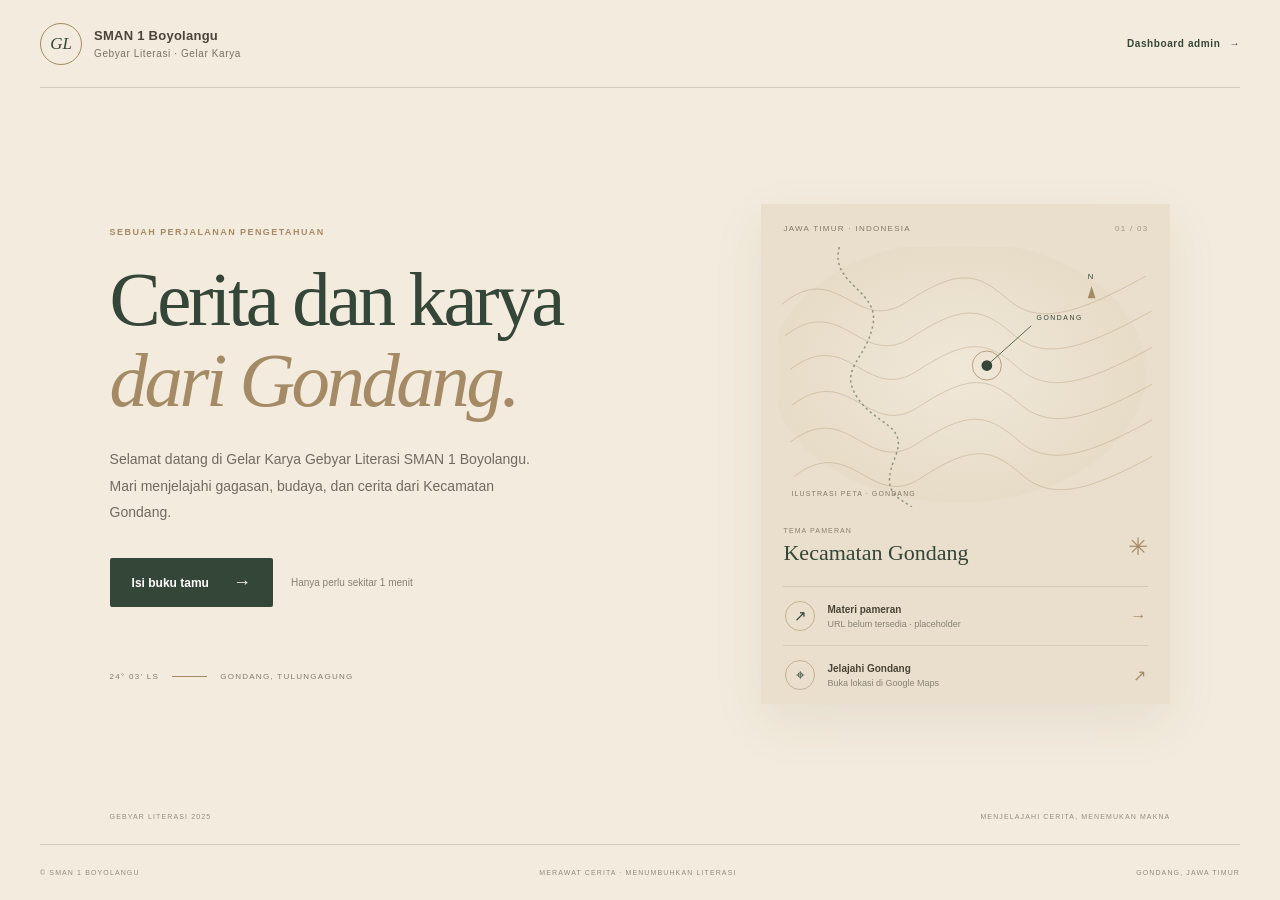
==== index.html @ 732608fb "Siapkan situs Gebyar Literasi" ====
<!doctype html>
<html lang="id">
  <head>
    <meta charset="utf-8" />
    <meta name="viewport" content="width=device-width, initial-scale=1" />
    <meta name="description" content="Buku tamu digital Gebyar Literasi – Gelar Karya SMAN 1 Boyolangu" />
    <meta name="theme-color" content="#f3ebdd" />
    <title>Buku Tamu — Gebyar Literasi</title>
    <link rel="stylesheet" href="assets/css/base.css" />
  </head>
  <body>
    <main id="app" class="app-shell">
      <header class="site-header">
        <a class="brand" href="#home" aria-label="Beranda Gebyar Literasi">
          <span class="brand-mark" aria-hidden="true">GL</span>
          <span><strong>SMAN 1 Boyolangu</strong><small>Gebyar Literasi · Gelar Karya</small></span>
        </a>
        <a class="edition admin-entry" href="admin.html">Dashboard admin <span aria-hidden="true">→</span></a>
      </header>

      <section class="view welcome-view" data-view="home" aria-labelledby="hero-title">
        <div class="hero-copy">
          <p class="eyebrow">SEBUAH PERJALANAN PENGETAHUAN</p>
          <h1 id="hero-title">Cerita dan karya<br /><em>dari Gondang.</em></h1>
          <p class="hero-description">Selamat datang di Gelar Karya Gebyar Literasi SMAN 1 Boyolangu. Mari menjelajahi gagasan, budaya, dan cerita dari Kecamatan Gondang.</p>
          <div class="hero-actions">
            <button class="button button-primary" data-go="register">Isi buku tamu <span aria-hidden="true">→</span></button>
            <span class="action-note">Hanya perlu sekitar 1 menit</span>
          </div>
          <div class="event-meta"><span>24° 03′ LS</span><span class="meta-rule"></span><span>GONDANG, TULUNGAGUNG</span></div>
        </div>
        <aside class="atlas-card" aria-label="Informasi acara">
          <div class="atlas-top"><span>JAWA TIMUR · INDONESIA</span><span class="atlas-index">01 / 03</span></div>
          <div class="map-art" aria-hidden="true">
            <svg viewBox="0 0 440 340" role="img" aria-label="Ilustrasi kontur peta">
              <path class="contour" d="M-20 75C53 14 76 116 143 72s92-39 132-4 89 21 181-30M-16 116c76-58 99 46 166 2s92-39 132-4 89 21 181-30M-9 160c76-58 99 46 166 2s92-39 132-4 89 21 181-30M-7 207c76-58 99 46 166 2s92-39 132-4 89 21 181-30M-9 255c76-58 99 46 166 2s92-39 132-4 89 21 181-30M-4 300c76-58 99 46 166 2s92-39 132-4 89 21 181-30" />
              <path class="river" d="M55 0c-13 49 53 56 44 102s-45 56-21 94 68 35 50 79 0 51 22 65" />
              <circle class="map-dot" cx="248" cy="155" r="7"/><circle class="map-ring" cx="248" cy="155" r="19"/>
              <path class="map-line" d="M248 155l58-52"/><text x="313" y="96">GONDANG</text>
              <text class="north" x="380" y="42">N</text><path class="north-arrow" d="M385 51l-5 16h10z"/>
            </svg>
            <span class="map-caption">ILUSTRASI PETA · GONDANG</span>
          </div>
          <div class="atlas-footer"><div><small>TEMA PAMERAN</small><strong>Kecamatan Gondang</strong></div><span class="atlas-seal">✳</span></div>
          <div class="resource-links">
            <a href="#materi" data-placeholder><span class="resource-icon">↗</span><span><strong>Materi pameran</strong><small>URL belum tersedia · placeholder</small></span><span class="link-arrow">→</span></a>
            <a href="https://www.google.com/maps/search/?api=1&amp;query=Kecamatan+Gondang+Tulungagung" target="_blank" rel="noreferrer"><span class="resource-icon">⌖</span><span><strong>Jelajahi Gondang</strong><small>Buka lokasi di Google Maps</small></span><span class="link-arrow">↗</span></a>
          </div>
        </aside>
        <div class="hero-footnote"><span>GEBYAR LITERASI 2025</span><span>MENJELAJAHI CERITA, MENEMUKAN MAKNA</span></div>
      </section>

      <section class="view form-view" data-view="register" hidden aria-labelledby="form-title">
        <button class="back-link" data-go="home">← <span>Kembali ke halaman awal</span></button>
        <div class="form-heading"><p class="eyebrow">GEBYAR LITERASI · GELAR KARYA</p><h1 id="form-title">Tinggalkan jejak<br /><em>kunjungan Anda.</em></h1><p>Silakan isi data berikut untuk melengkapi buku tamu kami.</p></div>
        <form class="guest-form" id="guest-form" novalidate>
          <div class="form-grid">
            <label class="field field-wide">Nama lengkap <span class="required">*</span><input name="name" autocomplete="name" placeholder="Contoh: Alya Putri" required /><small class="field-error" aria-live="polite"></small></label>
            <label class="field">Jabatan / Kelas <span class="required">*</span><input name="position" placeholder="Contoh: Guru / XI-2" required /><small class="field-error" aria-live="polite"></small></label>
            <label class="field">NIS <span class="optional">(opsional)</span><input name="nis" inputmode="numeric" placeholder="Khusus peserta didik" /><small class="field-hint">Boleh dikosongkan oleh pengunjung non-siswa.</small></label>
          </div>
          <div class="signature-block"><div class="signature-heading"><div><label for="signature-canvas">Tanda tangan <span class="required">*</span></label><p>Bubuhkan tanda tangan di area terang ini.</p></div><button class="button button-text" type="button" id="clear-signature">Hapus tanda tangan</button></div><div class="signature-wrap"><canvas id="signature-canvas" aria-label="Area tanda tangan. Gunakan mouse, touchpad, atau layar sentuh."></canvas><span class="signature-placeholder" id="signature-placeholder">Tanda tangan di sini</span></div><small class="field-error" id="signature-error" aria-live="polite"></small></div>
          <div class="form-submit"><span>Data Anda hanya digunakan untuk keperluan acara.</span><button class="button button-primary" type="submit">Kirim buku tamu <span aria-hidden="true">→</span></button></div>
          <p class="demo-note form-status" id="form-status" role="status" aria-live="polite"></p>
        </form>
      </section>

      <section class="view success-view" data-view="success" hidden aria-labelledby="success-title"><div class="success-emblem" aria-hidden="true">✓</div><p class="eyebrow">KUNJUNGAN TERCATAT</p><h1 id="success-title">Terima kasih telah<br /><em>menjadi bagian cerita.</em></h1><p class="success-copy">Kehadiran Anda membuat perayaan literasi ini semakin bermakna.</p><button class="button button-primary" data-go="home">Kembali ke halaman awal <span aria-hidden="true">→</span></button></section>

      <footer class="site-footer"><span>© SMAN 1 BOYOLANGU</span><span>MERAWAT CERITA · MENUMBUHKAN LITERASI</span><span>GONDANG, JAWA TIMUR</span></footer>
    </main>
    <script type="module" src="assets/js/app.js"></script>
  </body>
</html>
---- assets/css/base.css ----
:root{--color-parchment-cream:#f3ebdd;--color-forest-green:#344638;--color-antique-brown:#a58b65;--color-vintage-beige:#d8c9aa;--color-olive-green:#727d60;--color-dark-ink:#4b4438;--font-heading:Georgia,'Times New Roman',serif;--font-body:Arial,Helvetica,sans-serif;--space-1:.5rem;--space-2:1rem;--space-3:1.5rem;--space-4:2rem;--space-5:3rem;--line:rgba(75,68,56,.18)}
*{box-sizing:border-box}html{scroll-behavior:smooth}body{min-width:320px;min-height:100vh;margin:0;background:var(--color-parchment-cream);color:var(--color-dark-ink);font-family:var(--font-body);-webkit-font-smoothing:antialiased}.app-shell{width:min(100% - 5rem,82rem);min-height:100vh;margin:auto;display:flex;flex-direction:column}.site-header{height:88px;display:flex;align-items:center;justify-content:space-between;border-bottom:1px solid var(--line)}.brand{display:flex;align-items:center;gap:12px;color:inherit;text-decoration:none}.brand-mark{display:grid;place-items:center;width:42px;height:42px;border:1px solid var(--color-antique-brown);border-radius:50%;color:var(--color-forest-green);font:italic 17px var(--font-heading)}.brand strong,.brand small{display:block}.brand strong{font:600 13px var(--font-body);letter-spacing:.02em}.brand small{margin-top:5px;color:#797366;font-size:10px;letter-spacing:.06em}.edition,.eyebrow,.event-meta,.hero-footnote,.atlas-top,.atlas-footer small,.map-caption,.site-footer{font-size:9px;letter-spacing:.16em}.edition{display:flex;align-items:center;gap:9px;color:#6d6b5e}.edition i{width:7px;height:7px;background:var(--color-olive-green);border-radius:50%;box-shadow:0 0 0 4px rgba(114,125,96,.12)}.view{flex:1}.welcome-view{min-height:650px;display:grid;grid-template-columns:1.05fr .8fr;align-items:center;gap:clamp(3rem,9vw,9rem);position:relative;padding:4.5rem 5.8% 6rem}.hero-copy{max-width:590px}.eyebrow{margin:0 0 23px;color:var(--color-antique-brown);font-weight:700}.hero-copy h1,.form-heading h1,.success-view h1{margin:0;color:var(--color-forest-green);font:400 clamp(3.25rem,6vw,5.4rem)/1.05 var(--font-heading);letter-spacing:-.045em}.hero-copy h1 em,.form-heading h1 em,.success-view h1 em{color:var(--color-antique-brown);font-weight:400}.hero-description{max-width:430px;margin:25px 0 32px;color:#706b60;font-size:14px;line-height:1.9}.hero-actions{display:flex;align-items:center;gap:18px}.button{min-height:49px;padding:0 22px;border:0;border-radius:2px;font:600 12px var(--font-body);cursor:pointer;transition:background .18s,transform .18s}.button:hover{transform:translateY(-1px)}.button:focus-visible,a:focus-visible,input:focus-visible{outline:3px solid var(--color-antique-brown);outline-offset:3px}.button-primary{display:inline-flex;align-items:center;justify-content:center;gap:24px;background:var(--color-forest-green);color:#fff}.button-primary:hover{background:#26382b}.button-primary span{font-size:18px;font-weight:400}.action-note{color:#898274;font-size:10px}.event-meta{display:flex;align-items:center;gap:13px;margin-top:65px;color:#827b6f;font-size:8px}.meta-rule{width:35px;height:1px;background:var(--color-antique-brown)}.atlas-card{position:relative;background:#e9dfcc;padding:20px 22px 0;box-shadow:0 18px 50px rgba(71,60,42,.08)}.atlas-top{display:flex;justify-content:space-between;color:#817967;font-size:8px}.atlas-index{color:#a09784}.map-art{position:relative;height:260px;margin:14px -4px 4px;overflow:hidden;background:radial-gradient(ellipse at 48% 48%,rgba(243,235,221,.7),rgba(216,201,170,.14) 68%,transparent 69%)}.map-art svg{width:100%;height:100%}.contour{fill:none;stroke:#a58b65;stroke-width:1;opacity:.44}.river{fill:none;stroke:#727d60;stroke-width:2;stroke-dasharray:3 4;opacity:.75}.map-dot{fill:var(--color-forest-green)}.map-ring{fill:none;stroke:var(--color-antique-brown);stroke-width:1}.map-line{stroke:var(--color-forest-green);stroke-width:1}.map-art text{fill:var(--color-forest-green);font:9px Arial,sans-serif;letter-spacing:2px}.map-art .north{font-size:10px}.map-art .north-arrow{fill:var(--color-antique-brown)}.map-caption{position:absolute;bottom:10px;left:12px;color:#837967;font-size:7px}.atlas-footer{display:flex;justify-content:space-between;align-items:center;padding:16px 0 20px;border-bottom:1px solid rgba(75,68,56,.15)}.atlas-footer small,.atlas-footer strong{display:block}.atlas-footer small{color:#89806e;font-size:7px}.atlas-footer strong{margin-top:6px;color:var(--color-forest-green);font:22px var(--font-heading)}.atlas-seal{color:var(--color-antique-brown);font-size:24px}.resource-links a{display:flex;align-items:center;gap:12px;padding:14px 2px;border-bottom:1px solid rgba(75,68,56,.12);color:inherit;text-decoration:none}.resource-links a:last-child{border:0}.resource-icon{display:grid;place-items:center;width:30px;height:30px;border:1px solid rgba(165,139,101,.55);border-radius:50%;color:var(--color-forest-green);font-size:15px}.resource-links strong,.resource-links small{display:block}.resource-links strong{font-size:10px}.resource-links small{margin-top:4px;color:#898274;font-size:9px}.link-arrow{margin-left:auto;color:var(--color-antique-brown)}.hero-footnote{position:absolute;bottom:24px;left:5.8%;right:5.8%;display:flex;justify-content:space-between;color:#968e7d;font-size:7px}.site-footer{min-height:56px;display:flex;align-items:center;justify-content:space-between;border-top:1px solid var(--line);color:#938b7a;font-size:7px}.form-view{max-width:790px;width:100%;margin:0 auto;padding:34px 0 56px}.back-link{display:flex;align-items:center;gap:10px;padding:0;border:0;background:none;color:var(--color-forest-green);font:12px var(--font-body);cursor:pointer}.form-heading{text-align:center;margin:42px 0 30px}.form-heading .eyebrow{margin-bottom:14px}.form-heading h1,.success-view h1{font-size:clamp(2.7rem,5vw,4rem)}.form-heading>p:last-child{margin:14px 0 0;color:#777064;font-size:13px}.guest-form{padding:30px 36px;background:rgba(255,255,255,.36);border:1px solid rgba(165,139,101,.23);box-shadow:0 12px 35px rgba(71,60,42,.04)}.form-grid{display:grid;grid-template-columns:1fr 1fr;gap:18px 22px}.field{display:block;color:var(--color-dark-ink);font-size:11px;font-weight:600}.field-wide{grid-column:1/-1}.required{color:#9a6046}.optional{color:#948b7b;font-size:10px;font-weight:400}.field input{display:block;width:100%;height:43px;margin-top:8px;padding:0 12px;border:1px solid rgba(75,68,56,.22);border-radius:2px;background:#fbf8f1;color:var(--color-dark-ink);font:12px var(--font-body)}.field input::placeholder{color:#aaa18f}.field-error{display:block;min-height:14px;margin-top:4px;color:#9a4d3f;font-size:10px;font-weight:400}.field-hint{display:block;margin-top:5px;color:#938b7c;font-size:9px;font-weight:400}.signature-block{margin-top:8px}.signature-heading{display:flex;align-items:start;justify-content:space-between}.signature-heading label{font-size:11px;font-weight:600}.signature-heading p{margin:6px 0 10px;color:#898274;font-size:10px}.button-text{min-height:auto;padding:4px 0;background:transparent;color:var(--color-forest-green);font-size:10px;text-decoration:underline;text-underline-offset:3px}.signature-wrap{position:relative;height:150px;overflow:hidden;border:1px solid rgba(75,68,56,.3);background:#fffdf8}.signature-wrap canvas{display:block;width:100%;height:100%;touch-action:none;cursor:crosshair}.signature-placeholder{position:absolute;inset:0;display:grid;place-items:center;color:#c0b9aa;font:italic 18px var(--font-heading);pointer-events:none}.signature-placeholder.is-hidden{display:none}.form-submit{display:flex;align-items:center;justify-content:space-between;gap:16px;margin-top:15px}.form-submit>span,.demo-note{color:#948b7b;font-size:9px}.demo-note{text-align:center;margin:13px 0 0}.success-view{min-height:600px;display:flex;flex-direction:column;align-items:center;justify-content:center;text-align:center;padding:50px 20px}.success-emblem{display:grid;place-items:center;width:54px;height:54px;margin-bottom:26px;border:1px solid var(--color-antique-brown);border-radius:50%;color:var(--color-forest-green);font:28px var(--font-heading)}.success-view .eyebrow{margin-bottom:15px}.success-copy{max-width:400px;margin:20px 0 25px;color:#777064;font-size:13px;line-height:1.8}.success-view .demo-note{margin-top:15px}[hidden]{display:none!important}
@media(max-width:900px){.app-shell{width:min(100% - 3rem,68rem)}.welcome-view{gap:3rem;padding-inline:2%}.hero-copy h1{font-size:clamp(3rem,7vw,4.5rem)}.atlas-card{padding-inline:17px}.map-art{height:220px}.hero-footnote{left:2%;right:2%}}
@media(max-width:650px){.app-shell{width:calc(100% - 2rem)}.site-header{height:72px}.edition{font-size:7px;letter-spacing:.1em}.brand-mark{width:37px;height:37px}.brand strong{font-size:11px}.brand small{font-size:8px}.welcome-view{display:flex;flex-direction:column;align-items:stretch;gap:35px;padding:58px 0 78px}.hero-copy h1{font-size:clamp(3rem,13vw,4.4rem)}.hero-description{font-size:13px}.event-meta{margin-top:38px}.atlas-card{max-width:480px;width:100%;align-self:center}.map-art{height:220px}.hero-footnote{bottom:19px;font-size:6px;letter-spacing:.1em}.site-footer{gap:10px;font-size:6px;letter-spacing:.08em}.site-footer span:nth-child(2){display:none}.form-view{padding:25px 0 40px}.form-heading{margin:32px 0 24px}.guest-form{padding:23px 18px}.form-grid{grid-template-columns:1fr;gap:10px}.field-wide{grid-column:auto}.signature-wrap{height:140px}.form-submit{align-items:stretch;flex-direction:column-reverse}.form-submit .button{width:100%}.form-submit>span{text-align:center}.success-view{min-height:560px}.success-view h1{font-size:clamp(2.6rem,10vw,3.5rem)}}
@media(prefers-reduced-motion:reduce){html{scroll-behavior:auto}*,*::before,*::after{transition:none!important}}
.form-status[data-state="error"]{color:#9a4d3f;font-size:11px}
.form-status[data-state="pending"]{color:#706b60;font-size:11px}
.button:disabled{cursor:wait;opacity:.7;transform:none}
.admin-entry{color:var(--color-forest-green);font-size:10px;font-weight:600;letter-spacing:.06em;text-decoration:none}.admin-entry:hover{text-decoration:underline;text-underline-offset:4px}.admin-shell{min-height:100vh}.admin-view{width:100%;padding:62px 5.8% 70px}.admin-view>.eyebrow{margin-bottom:17px}.admin-heading{display:flex;align-items:end;justify-content:space-between;gap:24px;margin-bottom:35px}.admin-heading h1{margin:0;color:var(--color-forest-green);font:400 clamp(2.5rem,5vw,4rem)/1.05 var(--font-heading);letter-spacing:-.04em}.admin-heading h1 em{color:var(--color-antique-brown);font-weight:400}.admin-heading>div:first-child>p{margin:12px 0 0;color:#777064;font-size:12px}.visitor-total{display:flex;flex-direction:column;gap:5px;min-width:150px;padding:15px 20px;border-left:2px solid var(--color-antique-brown);background:rgba(216,201,170,.25)}.visitor-total strong{color:var(--color-forest-green);font:36px var(--font-heading)}.visitor-total span{color:#817967;font-size:8px;letter-spacing:.13em}.admin-tools{display:flex;align-items:center;gap:12px;padding:17px 20px;background:rgba(255,255,255,.38);border:1px solid rgba(165,139,101,.23)}.admin-tools label{font-size:11px;font-weight:600}.admin-tools input{flex:1;min-width:100px;height:42px;padding:0 12px;border:1px solid rgba(75,68,56,.22);border-radius:2px;background:#fbf8f1;color:var(--color-dark-ink);font:12px var(--font-body)}.admin-tools input:focus-visible{outline:3px solid var(--color-antique-brown);outline-offset:2px}.button-secondary{border:1px solid rgba(52,70,56,.3);background:transparent;color:var(--color-forest-green)}.admin-message{margin:22px 0;color:#777064;font-size:12px;line-height:1.6}.visitor-list{border-top:1px solid var(--line)}.visitor-row{border-bottom:1px solid var(--line);background:rgba(255,255,255,.2)}.visitor-summary{display:flex;align-items:center;justify-content:space-between;gap:20px;padding:19px 20px}.visitor-name{margin:0;color:var(--color-forest-green);font:22px var(--font-heading)}.visitor-meta{margin:7px 0 0;color:#817967;font-size:10px;line-height:1.5}.visitor-actions{display:flex;align-items:center;gap:18px}.visitor-actions .button{white-space:nowrap}.button-danger{color:#934c3c}.visitor-detail{padding:0 20px 22px 20px}.visitor-detail dl{display:grid;grid-template-columns:minmax(120px,.35fr) 1fr;gap:8px 16px;margin:0 0 18px;font-size:11px}.visitor-detail dt{color:#827b6f}.visitor-detail dd{margin:0;overflow-wrap:anywhere}.signature-label{font-size:10px;font-weight:600}.visitor-signature{display:block;width:min(100%,420px);height:120px;object-fit:contain;object-position:left center;border:1px solid var(--line);background:#fffdf8}.admin-view button:focus-visible,.admin-view a:focus-visible{outline:3px solid var(--color-antique-brown);outline-offset:3px}
@media(max-width:650px){.admin-view{padding:42px 0 50px}.admin-heading{align-items:stretch;flex-direction:column}.visitor-total{width:max-content;min-width:140px}.admin-tools{align-items:stretch;flex-wrap:wrap;padding:14px}.admin-tools label{width:100%}.admin-tools input{flex-basis:100%}.admin-tools .button{width:100%}.visitor-summary{align-items:flex-start;flex-direction:column;padding:17px 12px}.visitor-actions{width:100%;justify-content:flex-start}.visitor-detail{padding:0 12px 20px}.visitor-detail dl{grid-template-columns:1fr;gap:4px}.visitor-detail dd{margin-bottom:8px}.site-header .edition{font-size:8px}}
.backup-panel{margin:24px 0 28px;padding:22px;background:rgba(255,255,255,.38);border:1px solid rgba(165,139,101,.23)}.backup-panel h2{margin:0;color:var(--color-forest-green);font:24px var(--font-heading)}.backup-panel>p{color:#777064;font-size:11px;line-height:1.6}.backup-actions{display:flex;flex-wrap:wrap;align-items:center;gap:12px}.backup-actions input[type=file]{position:absolute;width:1px;height:1px;overflow:hidden;clip:rect(0,0,0,0);white-space:nowrap}.file-picker{display:inline-flex;align-items:center;cursor:pointer}.backup-panel fieldset{display:grid;gap:10px;margin:16px 0;padding:14px;border:1px solid var(--line);font-size:11px}.backup-panel legend{padding:0 6px;font-weight:600}.backup-panel fieldset label{display:flex;gap:8px;align-items:flex-start;line-height:1.5}.backup-panel input[type=radio]{accent-color:var(--color-forest-green)}.backup-status{min-height:1.2em;margin-bottom:0}.backup-status[data-state=error]{color:#9a4d3f}.backup-status[data-state=success]{color:var(--color-forest-green)}
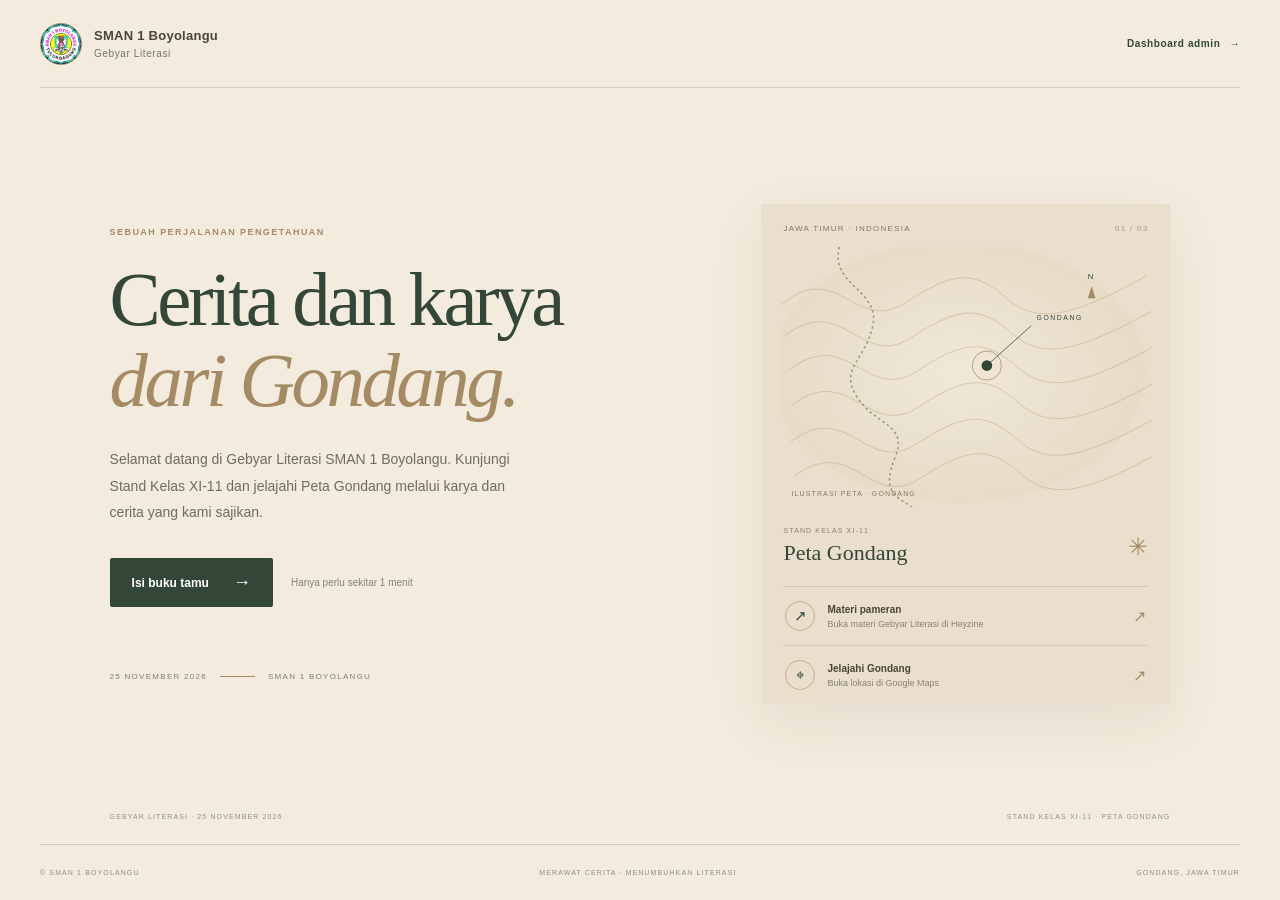
==== commit 19d55e1e: "Personalisasi konten Gebyar Literasi" ====
--- a/index.html
+++ b/index.html
@@ -12,8 +12,8 @@
     <main id="app" class="app-shell">
       <header class="site-header">
         <a class="brand" href="#home" aria-label="Beranda Gebyar Literasi">
-          <span class="brand-mark" aria-hidden="true">GL</span>
-          <span><strong>SMAN 1 Boyolangu</strong><small>Gebyar Literasi · Gelar Karya</small></span>
+          <img class="brand-logo" src="assets/image/Logo_sekolah.jpeg" alt="Logo SMAN 1 Boyolangu" />
+          <span><strong>SMAN 1 Boyolangu</strong><small>Gebyar Literasi</small></span>
         </a>
         <a class="edition admin-entry" href="admin.html">Dashboard admin <span aria-hidden="true">→</span></a>
       </header>
@@ -22,12 +22,12 @@
         <div class="hero-copy">
           <p class="eyebrow">SEBUAH PERJALANAN PENGETAHUAN</p>
           <h1 id="hero-title">Cerita dan karya<br /><em>dari Gondang.</em></h1>
-          <p class="hero-description">Selamat datang di Gelar Karya Gebyar Literasi SMAN 1 Boyolangu. Mari menjelajahi gagasan, budaya, dan cerita dari Kecamatan Gondang.</p>
+          <p class="hero-description">Selamat datang di Gebyar Literasi SMAN 1 Boyolangu. Kunjungi Stand Kelas XI-11 dan jelajahi Peta Gondang melalui karya dan cerita yang kami sajikan.</p>
           <div class="hero-actions">
             <button class="button button-primary" data-go="register">Isi buku tamu <span aria-hidden="true">→</span></button>
             <span class="action-note">Hanya perlu sekitar 1 menit</span>
           </div>
-          <div class="event-meta"><span>24° 03′ LS</span><span class="meta-rule"></span><span>GONDANG, TULUNGAGUNG</span></div>
+          <div class="event-meta"><span>25 NOVEMBER 2026</span><span class="meta-rule"></span><span>SMAN 1 BOYOLANGU</span></div>
         </div>
         <aside class="atlas-card" aria-label="Informasi acara">
           <div class="atlas-top"><span>JAWA TIMUR · INDONESIA</span><span class="atlas-index">01 / 03</span></div>
@@ -41,13 +41,13 @@
             </svg>
             <span class="map-caption">ILUSTRASI PETA · GONDANG</span>
           </div>
-          <div class="atlas-footer"><div><small>TEMA PAMERAN</small><strong>Kecamatan Gondang</strong></div><span class="atlas-seal">✳</span></div>
+          <div class="atlas-footer"><div><small>STAND KELAS XI-11</small><strong>Peta Gondang</strong></div><span class="atlas-seal">✳</span></div>
           <div class="resource-links">
-            <a href="#materi" data-placeholder><span class="resource-icon">↗</span><span><strong>Materi pameran</strong><small>URL belum tersedia · placeholder</small></span><span class="link-arrow">→</span></a>
+            <a href="https://heyzine.com/flip-book/2058895607.html" target="_blank" rel="noreferrer"><span class="resource-icon">↗</span><span><strong>Materi pameran</strong><small>Buka materi Gebyar Literasi di Heyzine</small></span><span class="link-arrow">↗</span></a>
             <a href="https://www.google.com/maps/search/?api=1&amp;query=Kecamatan+Gondang+Tulungagung" target="_blank" rel="noreferrer"><span class="resource-icon">⌖</span><span><strong>Jelajahi Gondang</strong><small>Buka lokasi di Google Maps</small></span><span class="link-arrow">↗</span></a>
           </div>
         </aside>
-        <div class="hero-footnote"><span>GEBYAR LITERASI 2025</span><span>MENJELAJAHI CERITA, MENEMUKAN MAKNA</span></div>
+        <div class="hero-footnote"><span>GEBYAR LITERASI · 25 NOVEMBER 2026</span><span>STAND KELAS XI-11 · PETA GONDANG</span></div>
       </section>
 
       <section class="view form-view" data-view="register" hidden aria-labelledby="form-title">
--- a/assets/css/base.css
+++ b/assets/css/base.css
@@ -2,7 +2,7 @@
 *{box-sizing:border-box}html{scroll-behavior:smooth}body{min-width:320px;min-height:100vh;margin:0;background:var(--color-parchment-cream);color:var(--color-dark-ink);font-family:var(--font-body);-webkit-font-smoothing:antialiased}.app-shell{width:min(100% - 5rem,82rem);min-height:100vh;margin:auto;display:flex;flex-direction:column}.site-header{height:88px;display:flex;align-items:center;justify-content:space-between;border-bottom:1px solid var(--line)}.brand{display:flex;align-items:center;gap:12px;color:inherit;text-decoration:none}.brand-mark{display:grid;place-items:center;width:42px;height:42px;border:1px solid var(--color-antique-brown);border-radius:50%;color:var(--color-forest-green);font:italic 17px var(--font-heading)}.brand strong,.brand small{display:block}.brand strong{font:600 13px var(--font-body);letter-spacing:.02em}.brand small{margin-top:5px;color:#797366;font-size:10px;letter-spacing:.06em}.edition,.eyebrow,.event-meta,.hero-footnote,.atlas-top,.atlas-footer small,.map-caption,.site-footer{font-size:9px;letter-spacing:.16em}.edition{display:flex;align-items:center;gap:9px;color:#6d6b5e}.edition i{width:7px;height:7px;background:var(--color-olive-green);border-radius:50%;box-shadow:0 0 0 4px rgba(114,125,96,.12)}.view{flex:1}.welcome-view{min-height:650px;display:grid;grid-template-columns:1.05fr .8fr;align-items:center;gap:clamp(3rem,9vw,9rem);position:relative;padding:4.5rem 5.8% 6rem}.hero-copy{max-width:590px}.eyebrow{margin:0 0 23px;color:var(--color-antique-brown);font-weight:700}.hero-copy h1,.form-heading h1,.success-view h1{margin:0;color:var(--color-forest-green);font:400 clamp(3.25rem,6vw,5.4rem)/1.05 var(--font-heading);letter-spacing:-.045em}.hero-copy h1 em,.form-heading h1 em,.success-view h1 em{color:var(--color-antique-brown);font-weight:400}.hero-description{max-width:430px;margin:25px 0 32px;color:#706b60;font-size:14px;line-height:1.9}.hero-actions{display:flex;align-items:center;gap:18px}.button{min-height:49px;padding:0 22px;border:0;border-radius:2px;font:600 12px var(--font-body);cursor:pointer;transition:background .18s,transform .18s}.button:hover{transform:translateY(-1px)}.button:focus-visible,a:focus-visible,input:focus-visible{outline:3px solid var(--color-antique-brown);outline-offset:3px}.button-primary{display:inline-flex;align-items:center;justify-content:center;gap:24px;background:var(--color-forest-green);color:#fff}.button-primary:hover{background:#26382b}.button-primary span{font-size:18px;font-weight:400}.action-note{color:#898274;font-size:10px}.event-meta{display:flex;align-items:center;gap:13px;margin-top:65px;color:#827b6f;font-size:8px}.meta-rule{width:35px;height:1px;background:var(--color-antique-brown)}.atlas-card{position:relative;background:#e9dfcc;padding:20px 22px 0;box-shadow:0 18px 50px rgba(71,60,42,.08)}.atlas-top{display:flex;justify-content:space-between;color:#817967;font-size:8px}.atlas-index{color:#a09784}.map-art{position:relative;height:260px;margin:14px -4px 4px;overflow:hidden;background:radial-gradient(ellipse at 48% 48%,rgba(243,235,221,.7),rgba(216,201,170,.14) 68%,transparent 69%)}.map-art svg{width:100%;height:100%}.contour{fill:none;stroke:#a58b65;stroke-width:1;opacity:.44}.river{fill:none;stroke:#727d60;stroke-width:2;stroke-dasharray:3 4;opacity:.75}.map-dot{fill:var(--color-forest-green)}.map-ring{fill:none;stroke:var(--color-antique-brown);stroke-width:1}.map-line{stroke:var(--color-forest-green);stroke-width:1}.map-art text{fill:var(--color-forest-green);font:9px Arial,sans-serif;letter-spacing:2px}.map-art .north{font-size:10px}.map-art .north-arrow{fill:var(--color-antique-brown)}.map-caption{position:absolute;bottom:10px;left:12px;color:#837967;font-size:7px}.atlas-footer{display:flex;justify-content:space-between;align-items:center;padding:16px 0 20px;border-bottom:1px solid rgba(75,68,56,.15)}.atlas-footer small,.atlas-footer strong{display:block}.atlas-footer small{color:#89806e;font-size:7px}.atlas-footer strong{margin-top:6px;color:var(--color-forest-green);font:22px var(--font-heading)}.atlas-seal{color:var(--color-antique-brown);font-size:24px}.resource-links a{display:flex;align-items:center;gap:12px;padding:14px 2px;border-bottom:1px solid rgba(75,68,56,.12);color:inherit;text-decoration:none}.resource-links a:last-child{border:0}.resource-icon{display:grid;place-items:center;width:30px;height:30px;border:1px solid rgba(165,139,101,.55);border-radius:50%;color:var(--color-forest-green);font-size:15px}.resource-links strong,.resource-links small{display:block}.resource-links strong{font-size:10px}.resource-links small{margin-top:4px;color:#898274;font-size:9px}.link-arrow{margin-left:auto;color:var(--color-antique-brown)}.hero-footnote{position:absolute;bottom:24px;left:5.8%;right:5.8%;display:flex;justify-content:space-between;color:#968e7d;font-size:7px}.site-footer{min-height:56px;display:flex;align-items:center;justify-content:space-between;border-top:1px solid var(--line);color:#938b7a;font-size:7px}.form-view{max-width:790px;width:100%;margin:0 auto;padding:34px 0 56px}.back-link{display:flex;align-items:center;gap:10px;padding:0;border:0;background:none;color:var(--color-forest-green);font:12px var(--font-body);cursor:pointer}.form-heading{text-align:center;margin:42px 0 30px}.form-heading .eyebrow{margin-bottom:14px}.form-heading h1,.success-view h1{font-size:clamp(2.7rem,5vw,4rem)}.form-heading>p:last-child{margin:14px 0 0;color:#777064;font-size:13px}.guest-form{padding:30px 36px;background:rgba(255,255,255,.36);border:1px solid rgba(165,139,101,.23);box-shadow:0 12px 35px rgba(71,60,42,.04)}.form-grid{display:grid;grid-template-columns:1fr 1fr;gap:18px 22px}.field{display:block;color:var(--color-dark-ink);font-size:11px;font-weight:600}.field-wide{grid-column:1/-1}.required{color:#9a6046}.optional{color:#948b7b;font-size:10px;font-weight:400}.field input{display:block;width:100%;height:43px;margin-top:8px;padding:0 12px;border:1px solid rgba(75,68,56,.22);border-radius:2px;background:#fbf8f1;color:var(--color-dark-ink);font:12px var(--font-body)}.field input::placeholder{color:#aaa18f}.field-error{display:block;min-height:14px;margin-top:4px;color:#9a4d3f;font-size:10px;font-weight:400}.field-hint{display:block;margin-top:5px;color:#938b7c;font-size:9px;font-weight:400}.signature-block{margin-top:8px}.signature-heading{display:flex;align-items:start;justify-content:space-between}.signature-heading label{font-size:11px;font-weight:600}.signature-heading p{margin:6px 0 10px;color:#898274;font-size:10px}.button-text{min-height:auto;padding:4px 0;background:transparent;color:var(--color-forest-green);font-size:10px;text-decoration:underline;text-underline-offset:3px}.signature-wrap{position:relative;height:150px;overflow:hidden;border:1px solid rgba(75,68,56,.3);background:#fffdf8}.signature-wrap canvas{display:block;width:100%;height:100%;touch-action:none;cursor:crosshair}.signature-placeholder{position:absolute;inset:0;display:grid;place-items:center;color:#c0b9aa;font:italic 18px var(--font-heading);pointer-events:none}.signature-placeholder.is-hidden{display:none}.form-submit{display:flex;align-items:center;justify-content:space-between;gap:16px;margin-top:15px}.form-submit>span,.demo-note{color:#948b7b;font-size:9px}.demo-note{text-align:center;margin:13px 0 0}.success-view{min-height:600px;display:flex;flex-direction:column;align-items:center;justify-content:center;text-align:center;padding:50px 20px}.success-emblem{display:grid;place-items:center;width:54px;height:54px;margin-bottom:26px;border:1px solid var(--color-antique-brown);border-radius:50%;color:var(--color-forest-green);font:28px var(--font-heading)}.success-view .eyebrow{margin-bottom:15px}.success-copy{max-width:400px;margin:20px 0 25px;color:#777064;font-size:13px;line-height:1.8}.success-view .demo-note{margin-top:15px}[hidden]{display:none!important}
 @media(max-width:900px){.app-shell{width:min(100% - 3rem,68rem)}.welcome-view{gap:3rem;padding-inline:2%}.hero-copy h1{font-size:clamp(3rem,7vw,4.5rem)}.atlas-card{padding-inline:17px}.map-art{height:220px}.hero-footnote{left:2%;right:2%}}
 @media(max-width:650px){.app-shell{width:calc(100% - 2rem)}.site-header{height:72px}.edition{font-size:7px;letter-spacing:.1em}.brand-mark{width:37px;height:37px}.brand strong{font-size:11px}.brand small{font-size:8px}.welcome-view{display:flex;flex-direction:column;align-items:stretch;gap:35px;padding:58px 0 78px}.hero-copy h1{font-size:clamp(3rem,13vw,4.4rem)}.hero-description{font-size:13px}.event-meta{margin-top:38px}.atlas-card{max-width:480px;width:100%;align-self:center}.map-art{height:220px}.hero-footnote{bottom:19px;font-size:6px;letter-spacing:.1em}.site-footer{gap:10px;font-size:6px;letter-spacing:.08em}.site-footer span:nth-child(2){display:none}.form-view{padding:25px 0 40px}.form-heading{margin:32px 0 24px}.guest-form{padding:23px 18px}.form-grid{grid-template-columns:1fr;gap:10px}.field-wide{grid-column:auto}.signature-wrap{height:140px}.form-submit{align-items:stretch;flex-direction:column-reverse}.form-submit .button{width:100%}.form-submit>span{text-align:center}.success-view{min-height:560px}.success-view h1{font-size:clamp(2.6rem,10vw,3.5rem)}}
-@media(prefers-reduced-motion:reduce){html{scroll-behavior:auto}*,*::before,*::after{transition:none!important}}
+@media(prefers-reduced-motion:reduce){html{scroll-behavior:auto}*,*::before,*::after{transition:none!important}}.brand-logo{display:block;width:42px;height:42px;object-fit:contain;border:1px solid var(--color-antique-brown);border-radius:50%;background:var(--color-parchment-cream)}
 .form-status[data-state="error"]{color:#9a4d3f;font-size:11px}
 .form-status[data-state="pending"]{color:#706b60;font-size:11px}
 .button:disabled{cursor:wait;opacity:.7;transform:none}
